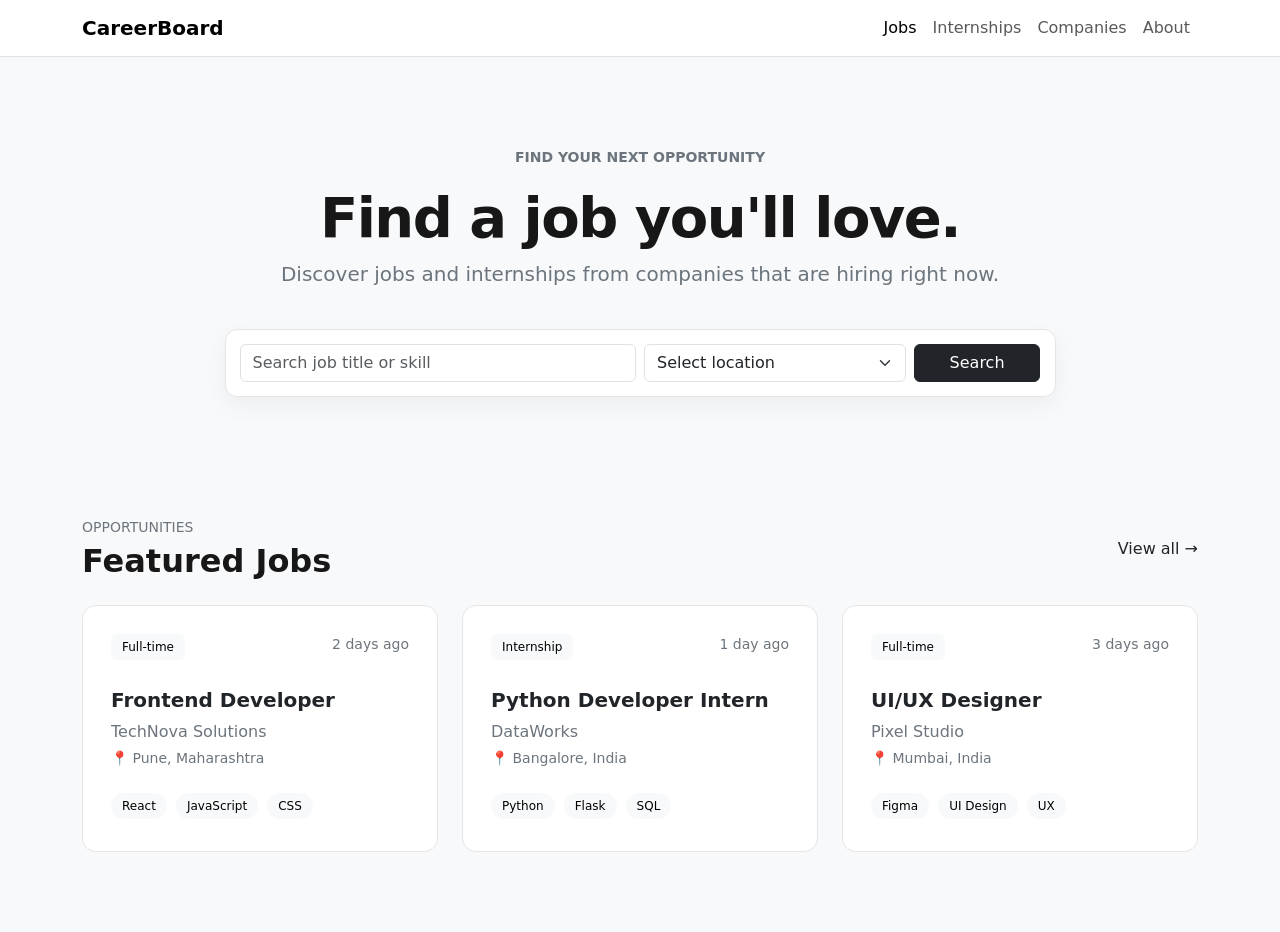
==== Day-04-Career-Board-Pro/index.html @ a0f57c03 "Add Day 04 files" ====
<!DOCTYPE html>
<html lang="en">
<head>
    <meta charset="UTF-8">
    <meta name="viewport" content="width=device-width, initial-scale=1.0">
     <title>Career Board Pro</title>

    <!-- Bootstrap CSS -->
    <link
        href="https://cdn.jsdelivr.net/npm/bootstrap@5.3.3/dist/css/bootstrap.min.css"
        rel="stylesheet"
    >
    <link rel="stylesheet" href="./css/style.css">

</head>
<body>
    <nav class="navbar navbar-expand-lg bg-white border-bottom">

    <div class="container">

        <a class="navbar-brand fw-bold" href="#">
            CareerBoard
        </a>

        <div class="navbar-nav ms-auto">

            <a class="nav-link active" href="#">
                Jobs
            </a>

            <a class="nav-link" href="#">
                Internships
            </a>

            <a class="nav-link" href="#">
                Companies
            </a>

            <a class="nav-link" href="#">
                About
            </a>

        </div>

    </div>

</nav>

<section class="hero-section">

    <div class="container">

        <!-- Hero Text -->
        <div class="row justify-content-center">

            <div class="col-lg-8 text-center">

                <p class="text-uppercase text-secondary small fw-semibold">
                    FIND YOUR NEXT OPPORTUNITY
                </p>

                <h1 class="display-4 fw-bold">
                    Find a job you'll love.
                </h1>

                <p class="lead text-secondary">
                    Discover jobs and internships from companies
                    that are hiring right now.
                </p>

            </div>

        </div>


        <!-- SEARCH BOX -->
        <div class="row justify-content-center mt-4">

            <div class="col-lg-9">

                <div class="search-box">

                    <div class="row g-2">

                        <!-- Search input -->
                        <div class="col-md-6">

                            <input
                                type="text"
                                id="searchInput"
                                class="form-control"
                                placeholder="Search job title or skill"
                            >

                        </div>

                        <!-- Location -->
                        <div class="col-md-4">

                            <select id="locationInput" class="form-select">

                                <option selected>
                                    Select location
                                </option>

                                <option>Pune</option>
                                <option>Mumbai</option>
                                <option>Bangalore</option>
                                <option>Remote</option>

                            </select>

                        </div>

                        <!-- Search button -->
                        <div class="col-md-2">

                            <button id="searchBtn" class="btn btn-dark w-100">
                                Search
                            </button>

                        </div>

                    </div>

                </div>

            </div>

        </div>

    </div>

</section>

<section class="jobs-section">

    <div class="container">

        <div class="d-flex justify-content-between align-items-center mb-4">

            <div>
                <p class="text-secondary small mb-1">
                    OPPORTUNITIES
                </p>

                <h2 class="fw-bold mb-0">
                    Featured Jobs
                </h2>
            </div>

            <a href="#" class="text-dark text-decoration-none">
                View all →
            </a>

        </div>


        <div class="row g-4">

            <!-- JOB 1 -->
            <div class="col-lg-4 col-md-6"> <!--Large screen - 4 + 4 + 4 = 12-->

                <div class="card job-card h-100">

                    <div class="card-body">

                        <div class="d-flex justify-content-between">

                            <span class="badge text-bg-light">
                                Full-time
                            </span>

                            <span class="text-secondary small">
                                2 days ago
                            </span>

                        </div>


                        <h4 class="card-title mt-4">
                            Frontend Developer
                        </h4>

                        <p class="text-secondary mb-1">
                            TechNova Solutions
                        </p>

                        <p class="text-secondary small">
                            📍 Pune, Maharashtra
                        </p>


                        <div class="mt-4">

                            <span class="badge rounded-pill text-bg-light">
                                React
                            </span>

                            <span class="badge rounded-pill text-bg-light">
                                JavaScript
                            </span>

                            <span class="badge rounded-pill text-bg-light">
                                CSS
                            </span>

                        </div>

                    </div>

                </div>

            </div>


            <!-- JOB 2 -->
            <div class="col-lg-4 col-md-6">

                <div class="card job-card h-100">

                    <div class="card-body">

                        <div class="d-flex justify-content-between">

                            <span class="badge text-bg-light">
                                Internship
                            </span>

                            <span class="text-secondary small">
                                1 day ago
                            </span>

                        </div>


                        <h4 class="card-title mt-4">
                            Python Developer Intern
                        </h4>

                        <p class="text-secondary mb-1">
                            DataWorks
                        </p>

                        <p class="text-secondary small">
                            📍 Bangalore, India
                        </p>


                        <div class="mt-4">

                            <span class="badge rounded-pill text-bg-light">
                                Python
                            </span>

                            <span class="badge rounded-pill text-bg-light">
                                Flask
                            </span>

                            <span class="badge rounded-pill text-bg-light">
                                SQL
                            </span>

                        </div>

                    </div>

                </div>

            </div>


            <!-- JOB 3 -->
            <div class="col-lg-4 col-md-6">

                <div class="card job-card h-100">

                    <div class="card-body">

                        <div class="d-flex justify-content-between">

                            <span class="badge text-bg-light">
                                Full-time
                            </span>

                            <span class="text-secondary small">
                                3 days ago
                            </span>

                        </div>


                        <h4 class="card-title mt-4">
                            UI/UX Designer
                        </h4>

                        <p class="text-secondary mb-1">
                            Pixel Studio
                        </p>

                        <p class="text-secondary small">
                            📍 Mumbai, India
                        </p>


                        <div class="mt-4">

                            <span class="badge rounded-pill text-bg-light">
                                Figma
                            </span>

                            <span class="badge rounded-pill text-bg-light">
                                UI Design
                            </span>

                            <span class="badge rounded-pill text-bg-light">
                                UX
                            </span>

                        </div>

                    </div>

                </div>

            </div>

        </div>
        <div id="noJobsMessage" class="text-center mt-5 d-none">

    <h4 class="fw-bold">
        No jobs found
    </h4>

    <p class="text-secondary">
        Try another keyword or location.
    </p>

</div>
    </div>

</section>

<script src="./js/script.js"></script>
</body>
</html>
---- Day-04-Career-Board-Pro/css/style.css ----
body {
    background: #f8f9fa;
    color: #171717;
}

.hero-section {
    padding: 90px 0 70px;
}

.hero-section h1 {
    letter-spacing: -1.5px;
}

.search-box {
    background: white;
    padding: 14px;
    border: 1px solid #e5e5e5;
    border-radius: 12px;
    box-shadow: 0 8px 25px rgba(0, 0, 0, 0.05);
}

.jobs-section {
    padding: 50px 0 80px;
}

.job-card {
    border: 1px solid #e5e5e5;
    border-radius: 14px;
    transition: transform 0.2s ease, box-shadow 0.2s ease;
}

.job-card:hover {
    transform: translateY(-4px);
    box-shadow: 0 10px 30px rgba(0, 0, 0, 0.08);
}

.job-card .card-body {
    padding: 28px;
}

.job-card .card-title {
    font-size: 1.25rem;
    font-weight: 700;
    color: #212529;
}

.job-card p {
    line-height: 1.5;
}


/* Skill badges */

.job-card .badge {
    font-weight: 500;
    padding: 7px 11px;
    margin-right: 4px;
    margin-bottom: 4px;
}


/* =========================
   MOBILE
========================= */

@media (max-width: 767px) {

    .jobs-section {
        padding: 50px 0;
    }

    .job-card .card-body {
        padding: 22px;
    }

}
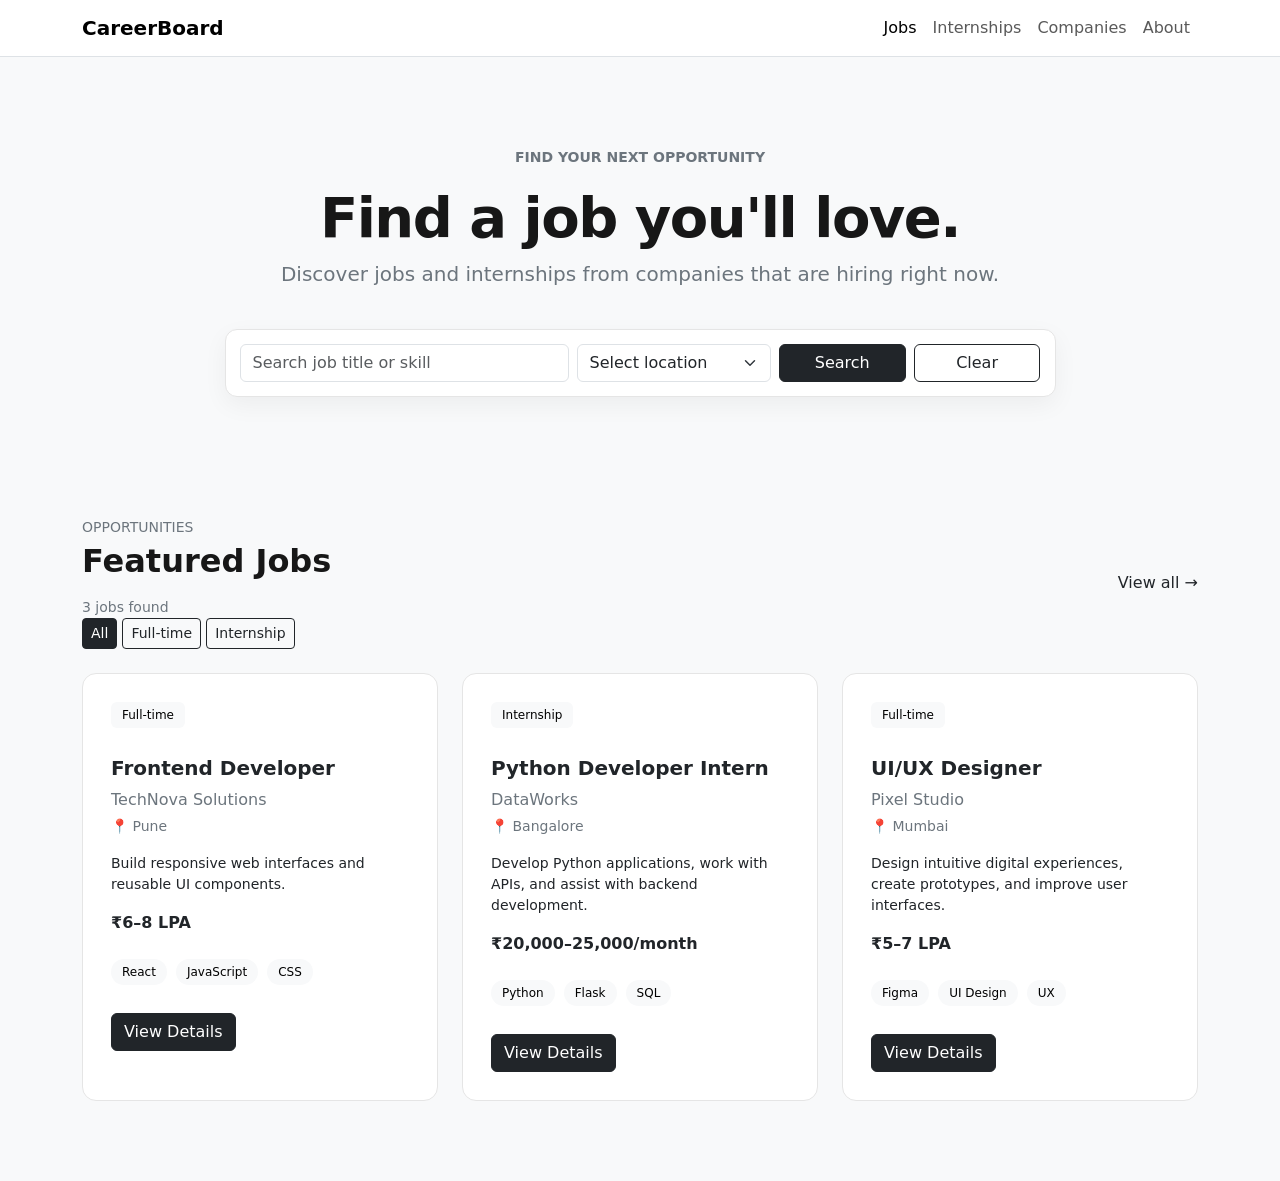
==== commit 63c63c99: "Complete Day 4 Career Board Pro" ====
--- a/Day-04-Career-Board-Pro/index.html
+++ b/Day-04-Career-Board-Pro/index.html
@@ -14,6 +14,7 @@
 
 </head>
 <body>
+
     <nav class="navbar navbar-expand-lg bg-white border-bottom">
 
     <div class="container">
@@ -22,23 +23,42 @@
             CareerBoard
         </a>
 
-        <div class="navbar-nav ms-auto">
-
-            <a class="nav-link active" href="#">
-                Jobs
-            </a>
-
-            <a class="nav-link" href="#">
-                Internships
-            </a>
-
-            <a class="nav-link" href="#">
-                Companies
-            </a>
-
-            <a class="nav-link" href="#">
-                About
-            </a>
+        <!-- Mobile menu button -->
+        <button
+            class="navbar-toggler"
+            type="button"
+            data-bs-toggle="collapse"
+            data-bs-target="#navbarMenu"
+            aria-controls="navbarMenu"
+            aria-expanded="false"
+            aria-label="Toggle navigation">
+
+            <span class="navbar-toggler-icon"></span>
+
+        </button>
+
+        <!-- Navigation links -->
+        <div class="collapse navbar-collapse" id="navbarMenu">
+
+            <div class="navbar-nav ms-auto">
+
+                <a class="nav-link active" href="#">
+                    Jobs
+                </a>
+
+                <a class="nav-link" href="#">
+                    Internships
+                </a>
+
+                <a class="nav-link" href="#">
+                    Companies
+                </a>
+
+                <a class="nav-link" href="#">
+                    About
+                </a>
+
+            </div>
 
         </div>
 
@@ -83,7 +103,7 @@
                     <div class="row g-2">
 
                         <!-- Search input -->
-                        <div class="col-md-6">
+                        <div class="col-md-5">
 
                             <input
                                 type="text"
@@ -95,7 +115,7 @@
                         </div>
 
                         <!-- Location -->
-                        <div class="col-md-4">
+                        <div class="col-md-3">
 
                             <select id="locationInput" class="form-select">
 
@@ -113,10 +133,14 @@
                         </div>
 
                         <!-- Search button -->
-                        <div class="col-md-2">
+                        <div class="col-md-4 d-flex gap-2">
 
                             <button id="searchBtn" class="btn btn-dark w-100">
                                 Search
+                            </button>
+
+                            <button id="clearBtn" class="btn btn-outline-dark w-100">
+                                Clear
                             </button>
 
                         </div>
@@ -147,6 +171,25 @@
                 <h2 class="fw-bold mb-0">
                     Featured Jobs
                 </h2>
+                <div class="mt-3">
+
+                <p id="jobCount" class="text-secondary small mb-0">
+    3 jobs found
+</p>
+
+    <button class="btn btn-dark btn-sm filter-btn" data-type="All">
+        All
+    </button>
+
+    <button class="btn btn-outline-dark btn-sm filter-btn" data-type="Full-time">
+        Full-time
+    </button>
+
+    <button class="btn btn-outline-dark btn-sm filter-btn" data-type="Internship">
+        Internship
+    </button>
+
+</div>
             </div>
 
             <a href="#" class="text-dark text-decoration-none">
@@ -156,176 +199,13 @@
         </div>
 
 
-        <div class="row g-4">
-
-            <!-- JOB 1 -->
-            <div class="col-lg-4 col-md-6"> <!--Large screen - 4 + 4 + 4 = 12-->
-
-                <div class="card job-card h-100">
-
-                    <div class="card-body">
-
-                        <div class="d-flex justify-content-between">
-
-                            <span class="badge text-bg-light">
-                                Full-time
-                            </span>
-
-                            <span class="text-secondary small">
-                                2 days ago
-                            </span>
-
-                        </div>
-
-
-                        <h4 class="card-title mt-4">
-                            Frontend Developer
-                        </h4>
-
-                        <p class="text-secondary mb-1">
-                            TechNova Solutions
-                        </p>
-
-                        <p class="text-secondary small">
-                            📍 Pune, Maharashtra
-                        </p>
-
-
-                        <div class="mt-4">
-
-                            <span class="badge rounded-pill text-bg-light">
-                                React
-                            </span>
-
-                            <span class="badge rounded-pill text-bg-light">
-                                JavaScript
-                            </span>
-
-                            <span class="badge rounded-pill text-bg-light">
-                                CSS
-                            </span>
-
-                        </div>
-
-                    </div>
-
-                </div>
-
-            </div>
-
-
-            <!-- JOB 2 -->
-            <div class="col-lg-4 col-md-6">
-
-                <div class="card job-card h-100">
-
-                    <div class="card-body">
-
-                        <div class="d-flex justify-content-between">
-
-                            <span class="badge text-bg-light">
-                                Internship
-                            </span>
-
-                            <span class="text-secondary small">
-                                1 day ago
-                            </span>
-
-                        </div>
-
-
-                        <h4 class="card-title mt-4">
-                            Python Developer Intern
-                        </h4>
-
-                        <p class="text-secondary mb-1">
-                            DataWorks
-                        </p>
-
-                        <p class="text-secondary small">
-                            📍 Bangalore, India
-                        </p>
-
-
-                        <div class="mt-4">
-
-                            <span class="badge rounded-pill text-bg-light">
-                                Python
-                            </span>
-
-                            <span class="badge rounded-pill text-bg-light">
-                                Flask
-                            </span>
-
-                            <span class="badge rounded-pill text-bg-light">
-                                SQL
-                            </span>
-
-                        </div>
-
-                    </div>
-
-                </div>
-
-            </div>
-
-
-            <!-- JOB 3 -->
-            <div class="col-lg-4 col-md-6">
-
-                <div class="card job-card h-100">
-
-                    <div class="card-body">
-
-                        <div class="d-flex justify-content-between">
-
-                            <span class="badge text-bg-light">
-                                Full-time
-                            </span>
-
-                            <span class="text-secondary small">
-                                3 days ago
-                            </span>
-
-                        </div>
-
-
-                        <h4 class="card-title mt-4">
-                            UI/UX Designer
-                        </h4>
-
-                        <p class="text-secondary mb-1">
-                            Pixel Studio
-                        </p>
-
-                        <p class="text-secondary small">
-                            📍 Mumbai, India
-                        </p>
-
-
-                        <div class="mt-4">
-
-                            <span class="badge rounded-pill text-bg-light">
-                                Figma
-                            </span>
-
-                            <span class="badge rounded-pill text-bg-light">
-                                UI Design
-                            </span>
-
-                            <span class="badge rounded-pill text-bg-light">
-                                UX
-                            </span>
-
-                        </div>
-
-                    </div>
-
-                </div>
-
-            </div>
-
-        </div>
+        <div class="row g-4" id="jobContainer">
+
+             </div>
+
+
+            
+        
         <div id="noJobsMessage" class="text-center mt-5 d-none">
 
     <h4 class="fw-bold">
@@ -341,6 +221,159 @@
 
 </section>
 
+<div class="modal fade" id="jobModal" tabindex="-1">
+
+    <div class="modal-dialog modal-dialog-centered">
+
+        <div class="modal-content">
+
+            <div class="modal-header">
+
+                <h5 class="modal-title" id="modalJobTitle">
+                    Job Details
+                </h5>
+
+                <button
+                    type="button"
+                    class="btn-close"
+                    data-bs-dismiss="modal">
+                </button>
+
+            </div>
+
+            <div class="modal-body">
+
+                <p id="modalCompany" class="fw-semibold"></p>
+
+                <p id="modalLocation" class="text-secondary"></p>
+
+                <p id="modalType"></p>
+
+                <p id="modalSalary" class="fw-semibold"></p>
+
+                <hr>
+
+                <p id="modalDescription"></p>
+
+                <div id="modalSkills"></div>
+
+            </div>
+
+            <div class="modal-footer">
+
+                <button
+                    type="button"
+                    class="btn btn-dark"
+                    id="applyBtn">
+                    Apply Now
+                </button>
+
+            </div>
+
+        </div>
+
+    </div>
+
+</div>
+
+<!-- Application Modal -->
+<div class="modal fade" id="applicationModal" tabindex="-1">
+
+    <div class="modal-dialog modal-dialog-centered">
+
+        <div class="modal-content">
+
+            <div class="modal-header">
+
+                <h5 class="modal-title">
+                    Apply for <span id="applyJobTitle"></span>
+                </h5>
+
+                <button
+                    type="button"
+                    class="btn-close"
+                    data-bs-dismiss="modal">
+                </button>
+
+            </div>
+
+            <div class="modal-body">
+
+                <form id="applicationForm">
+                      <div
+    id="applicationSuccess"
+    class="alert alert-success d-none"
+    role="alert">
+    ✓ Application submitted successfully!
+</div>
+                    <div class="mb-3">
+                        
+                        <label class="form-label">
+                            Full Name
+                        </label>
+
+                        <input
+                            type="text"
+                            id="applicantName"
+                            class="form-control"
+                            placeholder="Enter your name"
+                            required>
+
+                    </div>
+
+
+                    <div class="mb-3">
+
+                        <label class="form-label">
+                            Email
+                        </label>
+
+                        <input
+                            type="email"
+                            id="applicantEmail"
+                            class="form-control"
+                            placeholder="Enter your email"
+                            required>
+
+                    </div>
+
+
+                    <div class="mb-3">
+
+                        <label class="form-label">
+                            Resume URL
+                        </label>
+
+                        <input
+                            type="url"
+                            id="resumeUrl"
+                            class="form-control"
+                            placeholder="https://..."
+                            required>
+
+                    </div>
+
+
+                    <button
+                        type="submit"
+                        class="btn btn-dark w-100">
+                        Submit Application
+                    </button>
+
+                </form>
+
+            </div>
+
+        </div>
+
+    </div>
+
+</div>
+
+<script
+    src="https://cdn.jsdelivr.net/npm/bootstrap@5.3.3/dist/js/bootstrap.bundle.min.js">
+</script>
+
 <script src="./js/script.js"></script>
 </body>
 </html>
--- a/Day-04-Career-Board-Pro/css/style.css
+++ b/Day-04-Career-Board-Pro/css/style.css
@@ -75,3 +75,80 @@
 
 }
 
+.job-card {
+    transition: transform 0.2s ease, box-shadow 0.2s ease;
+}
+
+.job-card:hover {
+    transform: translateY(-5px);
+    box-shadow: 0 10px 25px rgba(0, 0, 0, 0.08);
+}
+
+@media (max-width: 768px) {
+
+    .hero-section {
+        padding: 60px 0;
+    }
+
+    .hero-section h1 {
+        font-size: 2.5rem;
+    }
+
+    .search-box {
+        padding: 15px;
+    }
+
+    .jobs-section {
+        padding: 40px 0;
+    }
+
+    .filter-btn {
+        margin-bottom: 5px;
+    }
+
+}
+
+@media (max-width: 480px) {
+
+    .hero-section {
+        padding: 45px 0;
+    }
+
+    .hero-section h1 {
+        font-size: 2rem;
+        line-height: 1.15;
+    }
+
+    .hero-section .lead {
+        font-size: 1rem;
+    }
+
+    .search-box {
+        padding: 12px;
+    }
+
+    .jobs-section {
+        padding-top: 30px;
+    }
+
+}
+
+@media (max-width: 480px) {
+
+    .job-card .card-body {
+        padding: 1.25rem;
+    }
+
+    .job-card h4 {
+        font-size: 1.25rem;
+    }
+
+    .job-card .badge {
+        font-size: 0.75rem;
+    }
+
+    .view-job-btn {
+        width: 100%;
+    }
+
+}
